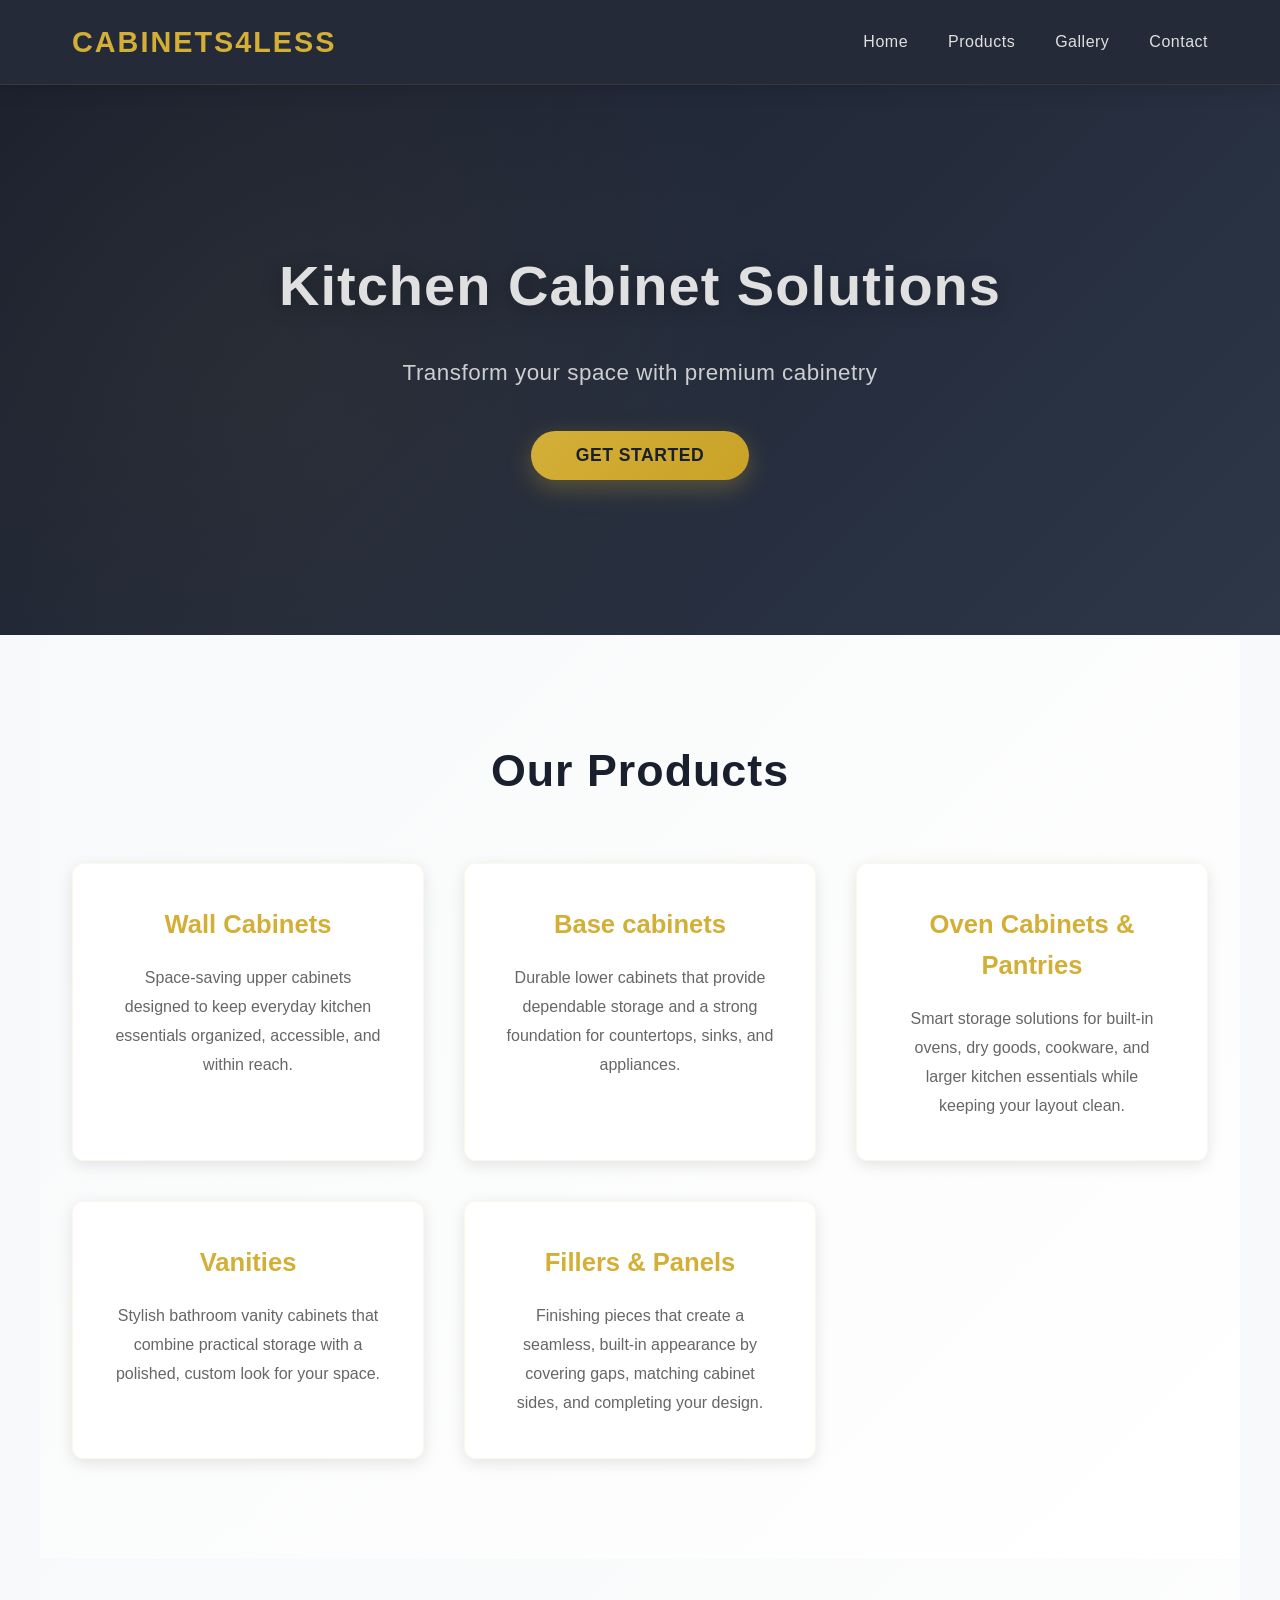
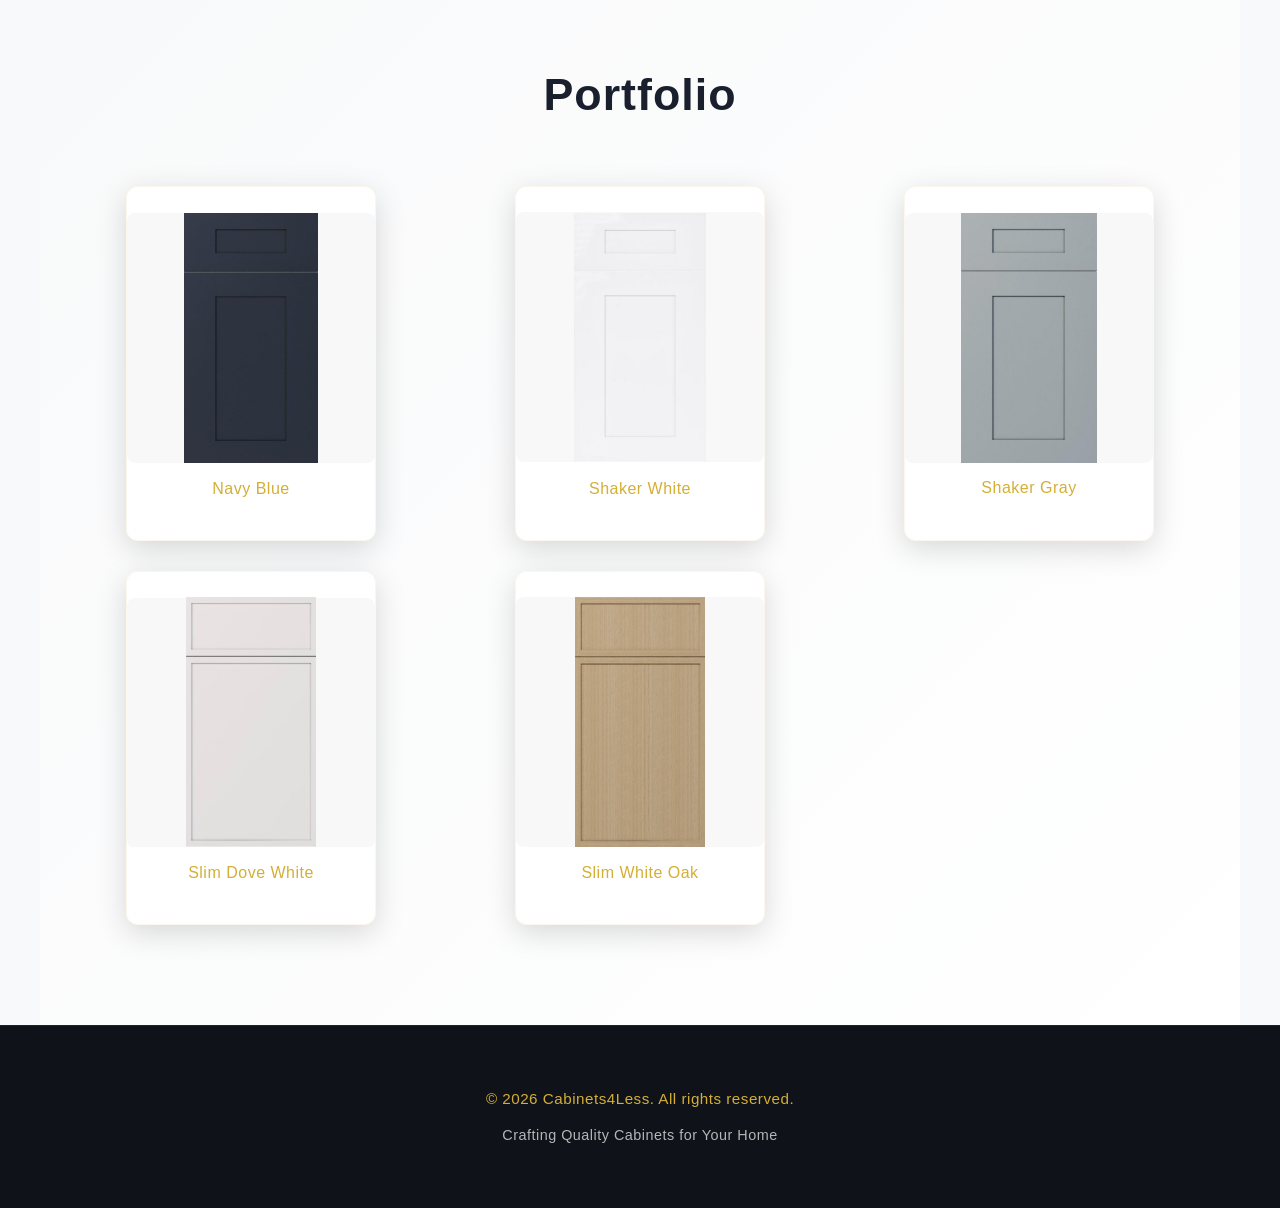
==== index.html @ 21c106f7 "Initial Cabinets4Less website" ====
<!DOCTYPE html>
<html lang="en">

<head>
    <meta charset="UTF-8">
    <meta name="viewport" content="width=device-width, initial-scale=1.0">
    <title>Cabinets4Less</title>
    <link rel="stylesheet" href="styles.css">
</head>

<body>
    <!-- Navigation Bar -->
    <nav class="navbar">
        <div class="nav-container">
            <div class="logo">
                <a href="index.html" class="logo-link">Cabinets4Less</a>
            </div>
            <ul class="nav-menu">
                <li><a href="index.html" class="nav-link">Home</a></li>
                <li><a href="#products" class="nav-link">Products</a></li>
                <li><a href="#gallery" class="nav-link">Gallery</a></li>
                <li><a href="contact.html" class="nav-link">Contact</a></li>
            </ul>
        </div>
    </nav>

    <!-- Hero Section -->
    <section id="home" class="hero">
        <div class="hero-content">
            <h1>Kitchen Cabinet Solutions</h1>
            <p>Transform your space with premium cabinetry</p>
            <button class="cta-button">Get Started</button>
        </div>
    </section>

    <!-- Products Section -->
    <section id="products" class="products">
        <h2>Our Products</h2>
        <div class="products-grid">
            <div class="products-card">
                <h3>Wall Cabinets</h3>
                <p>Space-saving upper cabinets designed to keep everyday kitchen essentials organized, accessible, and within reach.</p>
            </div>
            <div class="products-card">
                <h3>Base cabinets</h3>
                <p>Durable lower cabinets that provide dependable storage and a strong foundation for countertops, sinks, and appliances.</p>
            </div>
            <div class="products-card">
                <h3>Oven Cabinets & Pantries</h3>
                <p>Smart storage solutions for built-in ovens, dry goods, cookware, and larger kitchen essentials while keeping your layout clean.</p>
            </div>
            <div class="products-card">
                <h3>Vanities</h3>
                <p>Stylish bathroom vanity cabinets that combine practical storage with a polished, custom look for your space.</p>
            </div>
            <div class="products-card">
                <h3>Fillers & Panels</h3>
                <p>Finishing pieces that create a seamless, built-in appearance by covering gaps, matching cabinet sides, and completing your design.</p>
            </div>
        </div>
    </section>

    <!-- Gallery Section -->
    <section id="gallery" class="gallery">
        <h2>Portfolio</h2>
        <div class="gallery-grid">
            <div class="gallery-item">
                <a href="navyblue.html">
                    <img src="images/Navy Blue.png" alt="Navy Blue Cabinet" class="gallery-image">
                    <p>Navy Blue</p>
                </a>
            </div>

            <div class="gallery-item">
                <a href="shakerwhite.html">
                    <img src="images/Shaker White.png" alt="Shaker White Cabinet" class="gallery-image">
                    <p>Shaker White</p>
                </a>
            </div>
            <div class="gallery-item">
                <a href="shakergray.html">
                    <img src="images/Shaker Gray.png" alt="Shaker Gray Cabinet" class="gallery-image">
                    <p>Shaker Gray</p>
                </a>
            </div>
            <div class="gallery-item">
                <a href="slimdovewhite.html">
                    <img src="images/Slim Dove White.png" alt="Slim Dove White Cabinet" class="gallery-image">
                    <p>Slim Dove White</p>
                </a>
            </div>
            <div class="gallery-item">
                <a href="slimwhiteoak.html">
                    <img src="images/Slim White Oak.png" alt="Slim White Oak Cabinet" class="gallery-image">
                    <p>Slim White Oak</p>
                </a>
            </div>
        </div>
    </section>

    <!-- Footer -->
    <footer class="footer">
        <div class="footer-content">
            <p>&copy; 2026 Cabinets4Less. All rights reserved.</p>
            <p>Crafting Quality Cabinets for Your Home</p>
        </div>
    </footer>

    <!-- Notification Toast -->
    <div id="notification" class="notification-toast">
        <div class="notification-content">
            <span class="notification-checkmark">✓</span>
            <span class="notification-message">Message Received!</span>
            <button class="notification-close">&times;</button>
        </div>
    </div>

    <script src="script.js"></script>
</body>

</html>
---- styles.css ----
:root {
    --primary-color: #1a1f2e;
    --secondary-color: #2d3748;
    --accent-color: #d4af35;
    --text-light: #e0e0e0;
    --text-dark: #1a1f2e;
    --bg-light: #f8f9fa;
    --shadow-sm: 0 4px 15px rgba(0, 0, 0, 0.1);
    --shadow-md: 0 8px 30px rgba(0, 0, 0, 0.15);
    --shadow-lg: 0 15px 40px rgba(0, 0, 0, 0.2);
}

* {
    margin: 0;
    padding: 0;
    box-sizing: border-box;
}

body {
    font-family: 'Segoe UI', Tahoma, Geneva, Verdana, sans-serif;
    line-height: 1.6;
    color: var(--text-dark);
    background: var(--bg-light);
}

/* Navigation Bar */
.navbar {
    background: rgba(26, 31, 46, 0.95);
    backdrop-filter: blur(10px);
    padding: 1.2rem 0;
    position: sticky;
    top: 0;
    z-index: 100;
    box-shadow: 0 2px 20px rgba(0, 0, 0, 0.15);
    border-bottom: 1px solid rgba(212, 175, 55, 0.1);
}

.nav-container {
    max-width: 1200px;
    margin: 0 auto;
    display: flex;
    justify-content: space-between;
    align-items: center;
    padding: 0 2rem;
}

.logo {
    font-size: 1.8rem;
    font-weight: 700;
    color: var(--accent-color);
    letter-spacing: 2px;
    text-transform: uppercase;
    transition: all 0.3s ease;
}

.logo-link {
    color: var(--accent-color);
    text-decoration: none;
    transition: all 0.3s ease;
}

.logo-link:hover {
    text-shadow: 0 0 20px rgba(212, 175, 55, 0.4);
}

.logo:hover .logo-link {
    text-shadow: 0 0 20px rgba(212, 175, 55, 0.4);
}

.nav-menu {
    display: flex;
    list-style: none;
    gap: 2.5rem;
}

.nav-link {
    color: var(--text-light);
    text-decoration: none;
    transition: all 0.3s ease;
    font-weight: 500;
    position: relative;
    letter-spacing: 0.5px;
}

.nav-link::after {
    content: '';
    position: absolute;
    bottom: -5px;
    left: 0;
    width: 0;
    height: 2px;
    background: var(--accent-color);
    transition: width 0.3s ease;
}

.nav-link:hover {
    color: var(--accent-color);
}

.nav-link:hover::after {
    width: 100%;
}

/* Hero Section */
.hero {
    background: linear-gradient(135deg, #1a1f2e 0%, #2d3748 100%);
    color: var(--text-light);
    padding: 120px 2rem;
    text-align: center;
    min-height: 550px;
    display: flex;
    align-items: center;
    justify-content: center;
    position: relative;
    overflow: hidden;
}
.logo-link {
    color: inherit;
    text-decoration: none;
    cursor: pointer;
}

.logo-link:visited {
    color: inherit;
}

.logo-link:hover {
    color: inherit;
}

.hero::before {
    content: '';
    position: absolute;
    top: 0;
    left: 0;
    right: 0;
    bottom: 0;
    background: radial-gradient(circle at 20% 50%, rgba(212, 175, 55, 0.05) 0%, transparent 50%);
    pointer-events: none;
}

.hero-content {
    position: relative;
    z-index: 1;
}

.hero-content h1 {
    font-size: 3.5rem;
    margin-bottom: 1.5rem;
    text-shadow: 0 4px 20px rgba(0, 0, 0, 0.3);
    letter-spacing: 1px;
    font-weight: 700;
}

.hero-content p {
    font-size: 1.4rem;
    margin-bottom: 2.5rem;
    opacity: 0.9;
    letter-spacing: 0.5px;
}

.cta-button {
    background: linear-gradient(135deg, #d4af37 0%, #c9a227 100%);
    color: var(--text-dark);
    border: none;
    padding: 14px 45px;
    font-size: 1.1rem;
    border-radius: 50px;
    cursor: pointer;
    font-weight: 700;
    transition: all 0.3s ease;
    box-shadow: 0 8px 25px rgba(212, 175, 55, 0.3);
    letter-spacing: 0.5px;
    text-transform: uppercase;
    position: relative;
    overflow: hidden;
}

.cta-button::before {
    content: '';
    position: absolute;
    top: 0;
    left: -100%;
    width: 100%;
    height: 100%;
    background: rgba(255, 255, 255, 0.2);
    transition: left 0.3s ease;
}

.cta-button:hover {
    background: linear-gradient(135deg, #e8c547 0%, #d4af37 100%);
    transform: translateY(-3px);
    box-shadow: 0 12px 35px rgba(212, 175, 55, 0.4);
}

.cta-button:hover::before {
    left: 100%;
}

/* Products Section */
.products {
    padding: 100px 2rem;
    background: linear-gradient(135deg, #f8f9fa 0%, #ffffff 100%);
    max-width: 1200px;
    margin: 0 auto;
}

.products h2 {
    text-align: center;
    font-size: 2.8rem;
    margin-bottom: 3.5rem;
    color: var(--text-dark);
    font-weight: 700;
    letter-spacing: 1px;
}

.products-grid {
    display: grid;
    grid-template-columns: repeat(auto-fit, minmax(260px, 1fr));
    gap: 2.5rem;
}

.products-card {
    background: rgba(255, 255, 255, 0.95);
    backdrop-filter: blur(10px);
    padding: 2.5rem;
    border-radius: 12px;
    box-shadow: var(--shadow-sm);
    transition: all 0.4s cubic-bezier(0.25, 0.46, 0.45, 0.94);
    text-align: center;
    border: 1px solid rgba(212, 175, 55, 0.1);
    position: relative;
    overflow: hidden;
}


.products-card h3 {
    font-size: 1.6rem;
    margin-bottom: 1.2rem;
    color: var(--accent-color);
    font-weight: 700;
    transition: all 0.3s ease;
    position: relative;
    z-index: 1;
}

/* removed hover effect for product titles */

.products-card p {
    color: #666;
    line-height: 1.8;
    position: relative;
    z-index: 1;
}

/* Gallery Section */
.gallery {
    padding: 100px 2rem;
    background: linear-gradient(135deg, #f8f9fa 0%, #ffffff 100%);
    max-width: 1200px;
    margin: 0 auto;
}

.gallery h2 {
    text-align: center;
    font-size: 2.8rem;
    margin-bottom: 3.5rem;
    color: var(--text-dark);
    font-weight: 700;
    letter-spacing: 1px;
}

.gallery-grid {
    display: grid;
    grid-template-columns: repeat(3,1fr);
    gap: 30px;
    justify-content: center;
    align-items: center;
}

.gallery-placeholder {
    background: linear-gradient(135deg, #1a1f2e 0%, #2d3748 100%);
    color: var(--accent-color);
    height: 280px;
    display: flex;
    align-items: center;
    justify-content: center;
    font-size: 1.3rem;
    font-weight: 700;
    position: relative;
    overflow: hidden;
}

/* color overlay applied on top of images inside the placeholder */
.gallery-placeholder::after {
    content: "";
    position: absolute;
    inset: 0;
    /* accent-color overlay */
    background: rgba(212, 175, 53, 0.12); /* var(--accent-color) with low opacity */
    mix-blend-mode: overlay;
    pointer-events: none;
    z-index: 3;
    transition: opacity 0.25s ease, background 0.25s ease, transform 0.25s ease;
    opacity: 0.12; /* subtle by default */
}

.gallery-item:hover .gallery-placeholder::after {
    /* stronger accent overlay on hover */
    opacity: 0.5;
    transform: scale(1.02);
}

.gallery-image {
  width: 100%;
  height: auto; /* keeps natural proportions */
  max-height: 250px; /* limits tall images */
  object-fit: contain; /* shows full image without cropping */
  border-radius: 8px;
  display: block;
  margin: 0 auto;
  background-color: #f8f8f8; /* optional subtle background */
}


.gallery-item {
    width: 250px;
    margin: 0 auto;
    text-align: center;
    overflow: hidden;
    border-radius: 12px;
    box-shadow: var(--shadow-md);
    border: 1px solid rgba(212, 175, 55, 0.1);
    background: white;
    transition: all 0.4s cubic-bezier(0.25, 0.46, 0.45, 0.94);
    position: relative;
    overflow: hidden;
}

.gallery-item:hover {
    transform: translateY(-22px) scale(1.1);
    box-shadow: 0 30px 70px rgba(10, 20, 40, 0.36);
    border-color: rgba(212, 175, 55, 0.45);
    z-index: 4;
}

.gallery-item::before {
    content: "";
    position: absolute;
    inset: 0;
    background: radial-gradient(
        circle,
        rgba(212, 175, 55, 0.18) 0%,
        transparent 70%
    );
    opacity: 0;
    transition: opacity 0.4s ease;
    pointer-events: none;
    z-index: 1;
}

.gallery-item:hover::before {
    opacity: 0.14;
}

.gallery-item a,
.gallery-item p,
.gallery-image {
    position: relative;
    z-index: 2;
}

/* top accent bar that expands on hover to create a 'highlight popup' */
.gallery-item::after {
    content: "";
    position: absolute;
    top: 0;
    left: 50%;
    transform: translateX(-50%);
    width: 0;
    height: 6px;
    background: var(--accent-color);
    border-top-left-radius: 12px;
    border-top-right-radius: 12px;
    transition: width 220ms cubic-bezier(0.2,0.9,0.2,1), left 220ms cubic-bezier(0.2,0.9,0.2,1);
    z-index: 5;
}

.gallery-item:hover::after {
    left: 0;
    transform: none;
    width: 100%;
}

.gallery-item a,
.gallery-item p {
    padding: 0.8rem;
    background: rgba(255, 255, 255, 0.95);
    backdrop-filter: blur(10px);
    text-align: center;
    color: var(--accent-color);
    font-weight: 500;
    letter-spacing: 0.5px;
    text-decoration: none;
}

.gallery-item a:visited,
.gallery-item a:hover,
.gallery-item a:active,
.gallery-item a:visited p,
.gallery-item a:hover p,
.gallery-item a:active p {
  color: var(--accent-color);
  text-decoration: none;
}

/* Contact Section */
.contact {
    background: linear-gradient(135deg, #1a1f2e 0%, #2d3748 100%);
    padding: 100px 2rem;
    color: var(--text-light);
    position: relative;
    overflow: hidden;
}

.contact::before {
    content: '';
    position: absolute;
    top: 0;
    left: 0;
    right: 0;
    bottom: 0;
    background: radial-gradient(circle at 80% 20%, rgba(212, 175, 55, 0.08) 0%, transparent 50%);
    pointer-events: none;
}

.contact h2 {
    text-align: center;
    font-size: 2.8rem;
    margin-bottom: 3rem;
    font-weight: 700;
    letter-spacing: 1px;
    position: relative;
    z-index: 1;
}

.contact-form {
   max-width: 600px;
    margin: 0 auto;
    width: 90%;
}

.form-group {
    margin-bottom: 1.8rem;
    width: 100%;
}

.contact-form input,
.contact-form textarea {
    width: 100%;
    padding: 14px 16px;
    text-align: left;
    box-sizing: border-box;
    border: 1px solid rgba(212, 175, 55, 0.2);
    border-radius: 8px;
    font-size: 1rem;
    font-family: inherit;
    background: rgba(255, 255, 255, 0.08);
    backdrop-filter: blur(10px);
    color: var(--text-light);
    transition: all 0.3s ease;
}

.contact-form input::placeholder,
.contact-form textarea::placeholder {
    color: rgba(224, 224, 224, 0.5);
}

.contact-form input:focus,
.contact-form textarea:focus {
    outline: none;
    background: rgba(255, 255, 255, 0.12);
    border-color: rgba(212, 175, 55, 0.5);
    box-shadow: 0 0 20px rgba(212, 175, 55, 0.2);
    transform: translateY(-2px);
}

.submit-button {
    width: 100%;
    background: linear-gradient(135deg, #d4af37 0%, #c9a227 100%);
    color: var(--text-dark);
    border: none;
    padding: 14px;
    font-size: 1.1rem;
    border-radius: 8px;
    cursor: pointer;
    font-weight: 700;
    transition: all 0.3s ease;
    letter-spacing: 0.5px;
    text-transform: uppercase;
    position: relative;
    overflow: hidden;
}

.submit-button::before {
    content: '';
    position: absolute;
    top: 0;
    left: -100%;
    width: 100%;
    height: 100%;
    background: rgba(255, 255, 255, 0.2);
    transition: left 0.3s ease;
}

.submit-button:hover {
    background: linear-gradient(135deg, #e8c547 0%, #d4af37 100%);
    transform: translateY(-3px);
    box-shadow: 0 10px 30px rgba(212, 175, 55, 0.3);
}

.submit-button:hover::before {
    left: 100%;
}

/* Contact Page Specific Styles */
.contact-page {
    min-height: 80vh;
    display: flex;
    flex-direction: column;
    justify-content: center;
}

.contact-subtitle {
    text-align: center;
    font-size: 1.1rem;
    color: rgba(224, 224, 224, 0.8);
    margin-bottom: 2rem;
    letter-spacing: 0.5px;
}

/* Footer */
.footer {
    background: #0f1219;
    color: var(--text-light);
    text-align: center;
    padding: 3rem 2rem;
    border-top: 1px solid rgba(212, 175, 55, 0.1);
}

.footer-content p {
    margin: 0.8rem 0;
    font-weight: 500;
    letter-spacing: 0.5px;
}

.footer-content p:first-child {
    color: var(--accent-color);
    font-size: 0.95rem;
}

.footer-content p:last-child {
    opacity: 0.8;
    font-size: 0.9rem;
}

/* Notification Toast */
.notification-toast {
    position: fixed;
    bottom: 30px;
    right: 30px;
    background: linear-gradient(135deg, #10b981 0%, #059669 100%);
    color: white;
    padding: 0;
    border-radius: 12px;
    box-shadow: 0 10px 40px rgba(16, 185, 129, 0.3);
    z-index: 1000;
    opacity: 0;
    transform: translateY(100px) translateX(20px);
    transition: all 0.4s cubic-bezier(0.25, 0.46, 0.45, 0.94);
    pointer-events: none;
    border: 1px solid rgba(255, 255, 255, 0.2);
    backdrop-filter: blur(10px);
    min-width: 320px;
}

.notification-toast.show {
    opacity: 1;
    transform: translateY(0) translateX(0);
    pointer-events: auto;
}

.notification-content {
    display: flex;
    align-items: center;
    gap: 12px;
    padding: 16px 20px;
    position: relative;
}

.notification-checkmark {
    font-size: 1.8rem;
    font-weight: 700;
    display: flex;
    align-items: center;
    justify-content: center;
    min-width: 28px;
    animation: checkScaleIn 0.5s cubic-bezier(0.34, 1.56, 0.64, 1);
}

.notification-message {
    flex: 1;
    font-weight: 600;
    letter-spacing: 0.5px;
    font-size: 0.95rem;
}

.notification-close {
    background: none;
    border: none;
    color: white;
    font-size: 1.5rem;
    cursor: pointer;
    padding: 0;
    width: 28px;
    height: 28px;
    display: flex;
    align-items: center;
    justify-content: center;
    transition: all 0.2s ease;
    opacity: 0.8;
}

.notification-close:hover {
    opacity: 1;
    transform: scale(1.2);
}

/* Contact page: two-column text and form layout */
.contact-page {
    display: block;
    min-height: auto;
    padding: 110px 2rem 90px;
}

.contact-page .contact-layout {
    width: min(1100px, 100%);
    margin: 0 auto;
    display: grid;
    grid-template-columns: minmax(0, 2fr) minmax(220px, 0.8fr);
    gap: 90px;
    align-items: start;
    position: relative;
    z-index: 1;
}

/* Left side */
.contact-page .contact-main h2 {
    text-align: left;
    margin: 0 0 24px;
}

.contact-page .contact-intro {
    max-width: 750px;
    text-align: left;
    margin: 0 0 42px;
    color: rgba(224, 224, 224, 0.8);
    font-size: 1.1rem;
    line-height: 1.8;
    letter-spacing: 0.3px;
}

.contact-page .contact-form {
    width: 100%;
    max-width: none;
    margin: 0;
}

.contact-page .form-group {
    margin-bottom: 26px;
}

/* Labels above each box */
.contact-page .contact-form label {
    display: block;
    margin-bottom: 10px;
    text-align: left;
    color: var(--text-light);
    font-size: 0.85rem;
    font-weight: 700;
    text-transform: uppercase;
    letter-spacing: 1.5px;
}

/* Right side */
.contact-page .contact-details {
    padding-top: 12px;
}

.contact-page .contact-detail-block {
    margin-bottom: 40px;
}

.contact-page .contact-detail-block h3 {
    margin: 0 0 14px;
    color: var(--text-light);
    font-size: 0.85rem;
    font-weight: 700;
    text-transform: uppercase;
    letter-spacing: 1.5px;
}

.contact-page .contact-detail-block p {
    margin: 0;
    color: rgba(224, 224, 224, 0.8);
    line-height: 1.8;
}

.contact-page .contact-detail-block a {
    color: var(--accent-color);
    font-weight: 700;
    text-decoration: none;
}

.contact-page .contact-detail-block a:hover {
    text-decoration: underline;
}

/* Phone layout: form and details stack vertically */
@media (max-width: 768px) {
    .contact-page .contact-layout {
        grid-template-columns: 1fr;
        gap: 45px;
    }

    .contact-page .contact-details {
        padding-top: 0;
    }
}

/* Notification animation */
@keyframes checkScaleIn {
    0% {
        transform: scale(0);
        opacity: 0;
    }
    50% {
        transform: scale(1.2);
    }
    100% {
        transform: scale(1);
        opacity: 1;
    }
}

/* Responsive Design */
@media (max-width: 768px) {
    :root {
        --shadow-sm: 0 2px 10px rgba(0, 0, 0, 0.08);
        --shadow-md: 0 4px 20px rgba(0, 0, 0, 0.12);
        --shadow-lg: 0 8px 25px rgba(0, 0, 0, 0.15);
    }

    .nav-menu {
        gap: 1.2rem;
    }

    .hero-content h1 {
        font-size: 2.2rem;
    }

    .hero-content p {
        font-size: 1rem;
    }

    .services h2,
    .gallery h2,
    .contact h2 {
        font-size: 2rem;
    }

    .services-grid,
    .gallery-grid {
        grid-template-columns: 1fr;
        gap: 2rem;
    }

    .service-card {
        padding: 2rem;
    }

    .cta-button {
        padding: 12px 30px;
        font-size: 1rem;
    }

    .contact-form input,
    .contact-form textarea {
        padding: 12px 14px;
    }
}
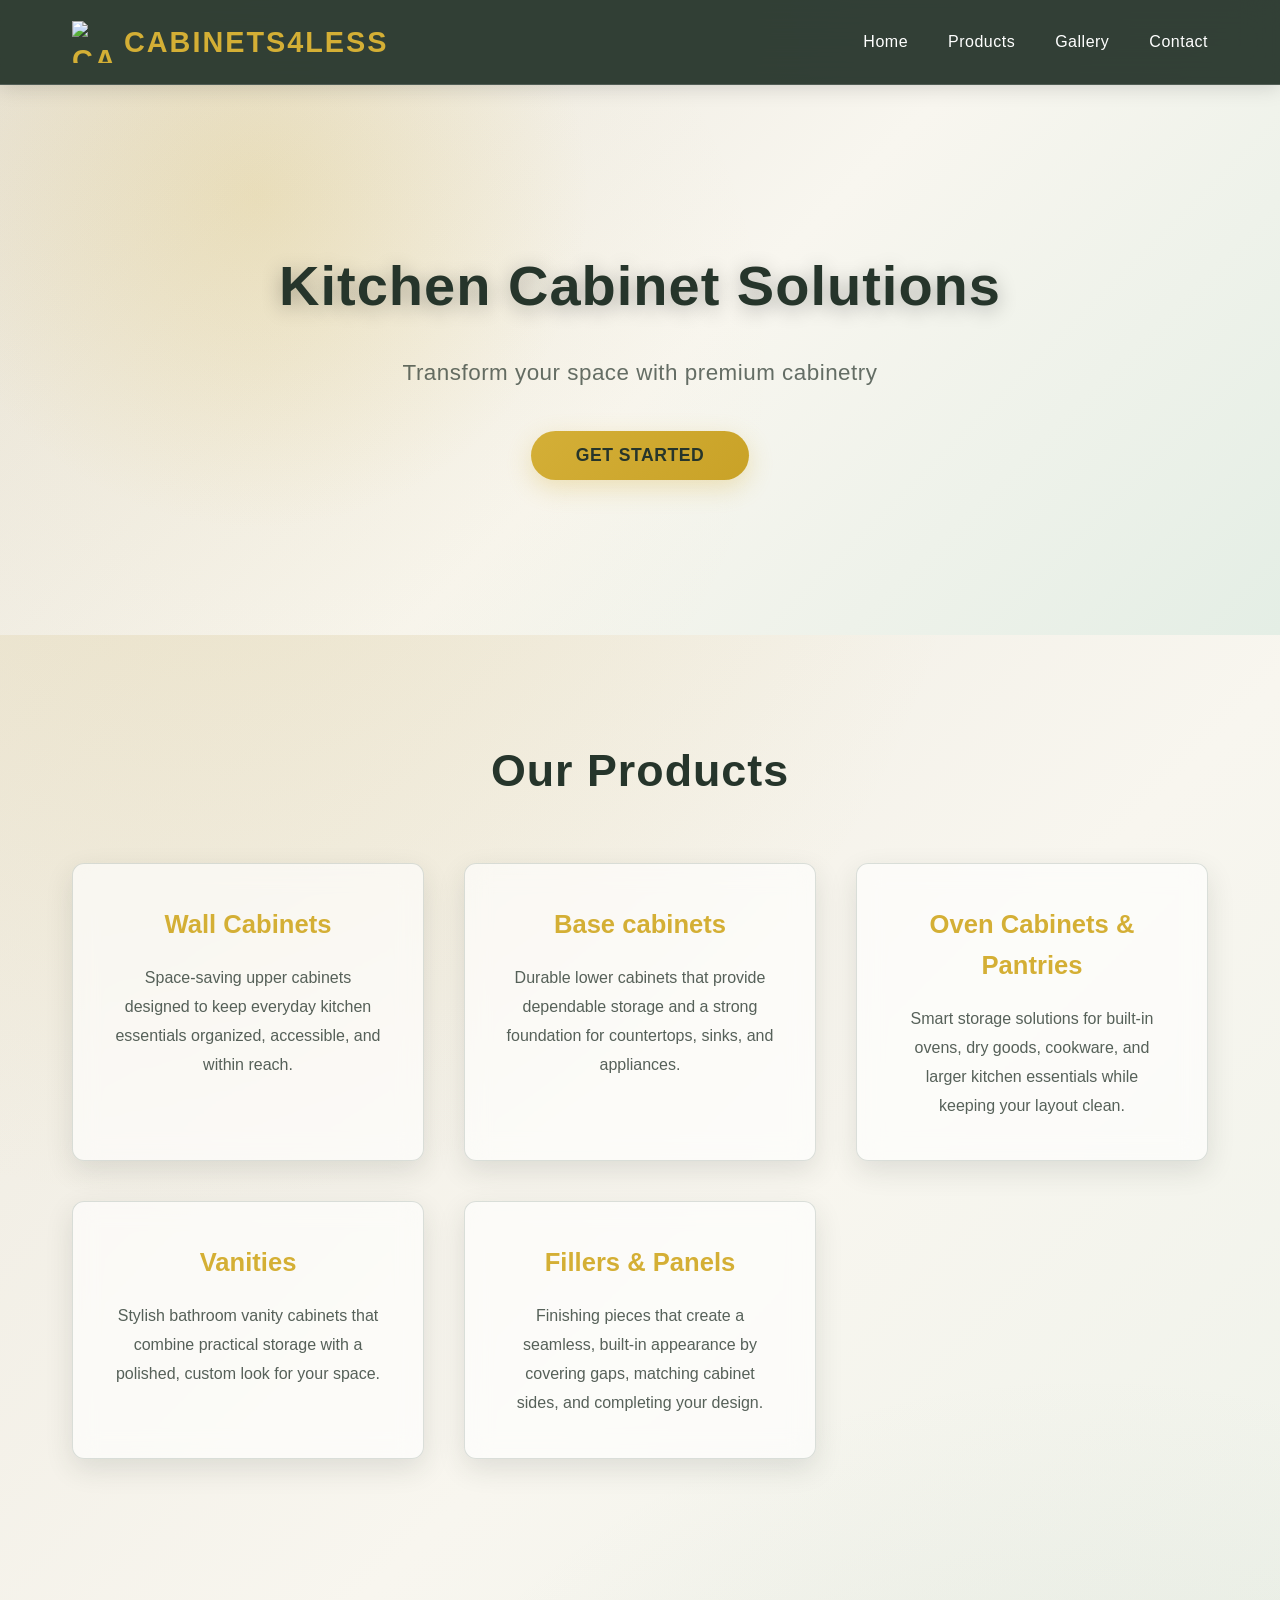
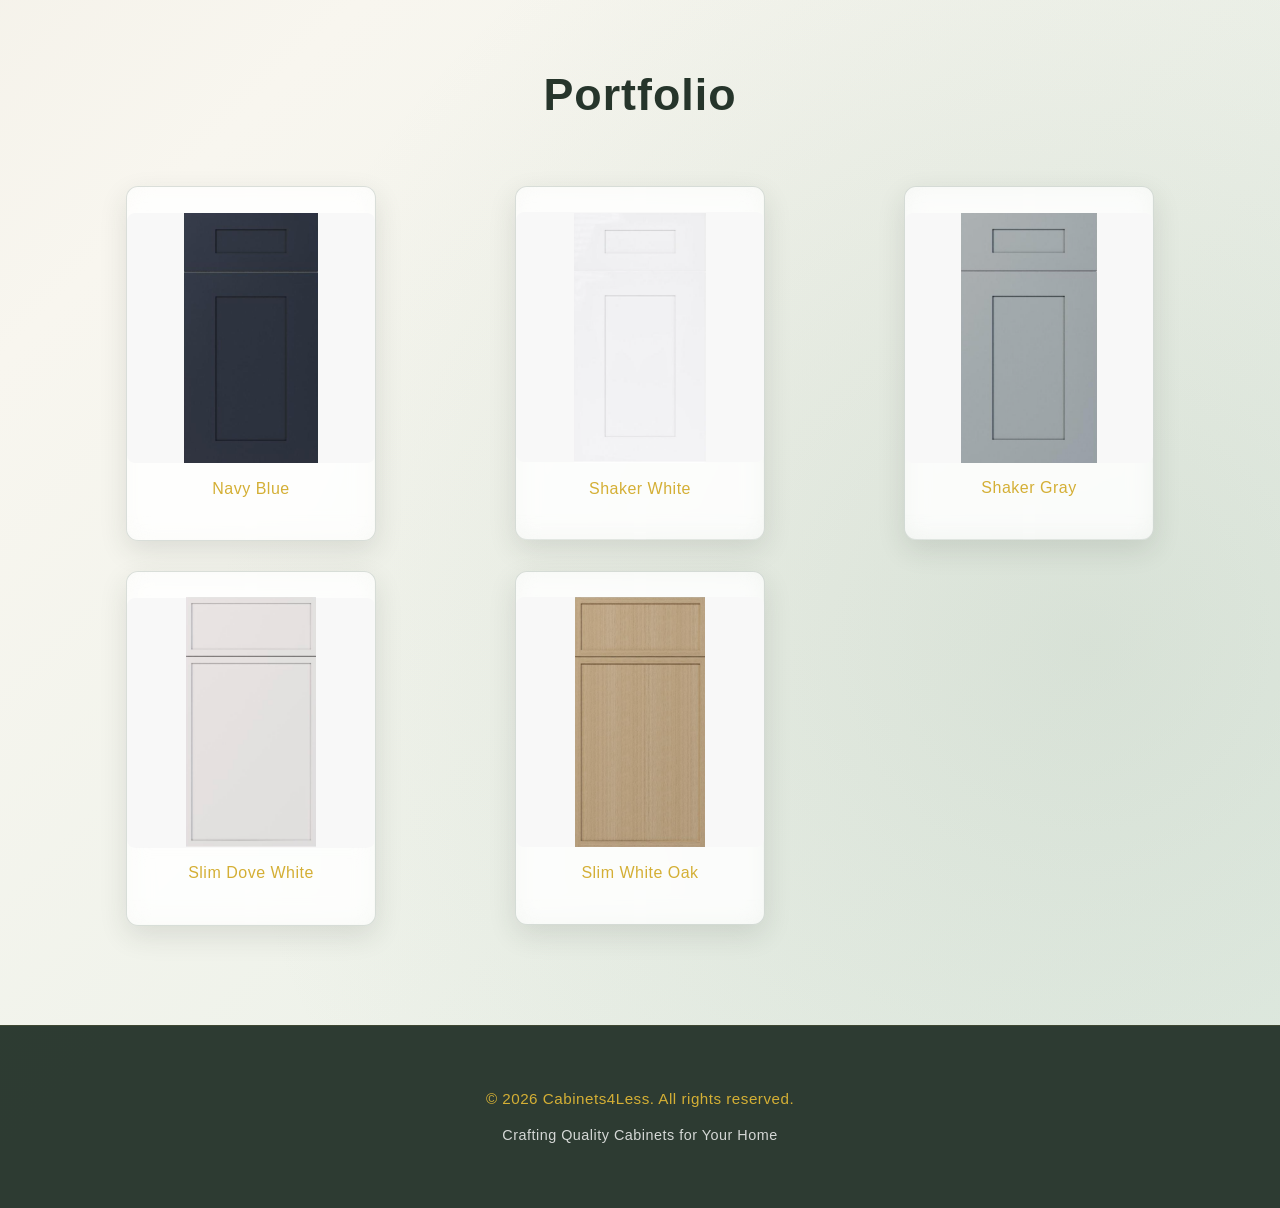
==== commit ade71ef0: "overhaul website design and update favicon" ====
--- a/index.html
+++ b/index.html
@@ -6,6 +6,7 @@
     <meta name="viewport" content="width=device-width, initial-scale=1.0">
     <title>Cabinets4Less</title>
     <link rel="stylesheet" href="styles.css">
+    <link rel="icon" type="image/png" href="images/favicon.png">
 </head>
 
 <body>
@@ -13,7 +14,10 @@
     <nav class="navbar">
         <div class="nav-container">
             <div class="logo">
-                <a href="index.html" class="logo-link">Cabinets4Less</a>
+                <a href="index.html" class="logo-link">
+                    <img src="images/logo.png" alt="Cabinets4Less logo" class="nav-logo-image">
+                    <span>Cabinets4Less</span>
+                </a>
             </div>
             <ul class="nav-menu">
                 <li><a href="index.html" class="nav-link">Home</a></li>
--- a/styles.css
+++ b/styles.css
@@ -54,9 +54,17 @@
 }
 
 .logo-link {
-    color: var(--accent-color);
+    display: flex;
+    align-items: center;
+    gap: 10px;
     text-decoration: none;
-    transition: all 0.3s ease;
+}
+
+.nav-logo-image {
+    width: 42px;
+    height: 42px;
+    object-fit: contain;
+    display: block;
 }
 
 .logo-link:hover {
@@ -799,3 +807,215 @@
         padding: 12px 14px;
     }
 }
+
+body {
+    background:
+        radial-gradient(circle at 15% 10%, rgba(212, 175, 55, 0.12), transparent 28%),
+        radial-gradient(circle at 85% 30%, rgba(255, 255, 255, 0.07), transparent 30%),
+        linear-gradient(135deg, #151a28 0%, #20283a 48%, #151a28 100%);
+    background-attachment: fixed;
+}
+
+.products,
+.gallery {
+    background: transparent;
+}
+
+.products-card,
+.gallery-item {
+    background: rgba(255, 255, 255, 0.10);
+    border: 1px solid rgba(255, 255, 255, 0.18);
+    box-shadow: 0 10px 30px rgba(0, 0, 0, 0.22);
+    backdrop-filter: blur(14px);
+    -webkit-backdrop-filter: blur(14px);
+}
+
+.gallery-item a,
+.gallery-item p {
+    background: rgba(255, 255, 255, 0.08);
+    color: var(--accent-color);
+}
+
+.products-card p {
+    color: rgba(255, 255, 255, 0.78);
+}
+
+.products-card h3 {
+    color: var(--accent-color);
+}
+
+.navbar {
+    background: rgba(26, 31, 46, 0.72);
+    backdrop-filter: blur(16px);
+    -webkit-backdrop-filter: blur(16px);
+    border-bottom: 1px solid rgba(255, 255, 255, 0.10);
+}
+
+.products-card:hover,
+.gallery-item:hover {
+    background: rgba(255, 255, 255, 0.16);
+    border-color: rgba(212, 175, 55, 0.55);
+    box-shadow: 0 16px 40px rgba(0, 0, 0, 0.32);
+}
+
+/* Consistent dark/glass styling across all pages */
+
+/* Main section backgrounds */
+.products,
+.gallery,
+.product-detail,
+.cabinet-page {
+    background: transparent;
+}
+
+/* Main headings: change black to light */
+.products h2,
+.gallery h2,
+.product-detail h1,
+.product-detail h2,
+.cabinet-page h1,
+.cabinet-page h2 {
+    color: var(--text-light);
+}
+
+/* Supporting text */
+.products > p,
+.gallery > p,
+.product-detail p,
+.cabinet-page p {
+    color: rgba(224, 224, 224, 0.82);
+}
+
+/* Product cards */
+.products-card,
+.gallery-item {
+    background: rgba(255, 255, 255, 0.10);
+    border: 1px solid rgba(255, 255, 255, 0.18);
+    box-shadow: 0 10px 30px rgba(0, 0, 0, 0.22);
+    backdrop-filter: blur(14px);
+    -webkit-backdrop-filter: blur(14px);
+}
+
+/* Product-card descriptions: remove the old gray text */
+.products-card p {
+    color: rgba(224, 224, 224, 0.80);
+}
+
+/* Gallery captions */
+.gallery-item a,
+.gallery-item p {
+    background: rgba(255, 255, 255, 0.08);
+    color: var(--accent-color);
+}
+
+/* Hover */
+.products-card:hover,
+.gallery-item:hover {
+    background: rgba(255, 255, 255, 0.16);
+    border-color: rgba(212, 175, 55, 0.55);
+    box-shadow: 0 16px 40px rgba(0, 0, 0, 0.32);
+}
+
+:root {
+    --primary-color: #526b5b;
+    --secondary-color: #7f9b84;
+    --text-dark: #26352b;
+    --text-light: #ffffff;
+    --bg-light: #f5f1e8;
+}
+
+body,
+.contact {
+    background:
+        radial-gradient(circle at 15% 15%, rgba(212, 175, 55, 0.15), transparent 30%),
+        radial-gradient(circle at 85% 80%, rgba(127, 155, 132, 0.18), transparent 35%),
+        linear-gradient(135deg, #e9e4d8 0%, #f8f6ef 48%, #e4eee5 100%);
+}
+
+/* Keep the dark header/footer for contrast */
+.navbar,
+.footer {
+    background: rgba(38, 53, 43, 0.96);
+}
+
+/* Make cards light glass, not teal */
+.products-card,
+.gallery-item {
+    background: rgba(255, 255, 255, 0.62);
+    border: 1px solid rgba(82, 107, 91, 0.20);
+    box-shadow: 0 10px 28px rgba(38, 53, 43, 0.12);
+    backdrop-filter: blur(12px);
+}
+
+.products-card p {
+    color: rgba(38, 53, 43, 0.78);
+}
+
+/* Unify the hero with the warm cream + sage theme */
+.hero {
+    background:
+        radial-gradient(circle at 20% 20%, rgba(212, 175, 55, 0.20), transparent 30%),
+        linear-gradient(135deg, #e9e4d8 0%, #f8f6ef 52%, #e4eee5 100%);
+}
+
+/* Make hero text readable on cream */
+.hero h1 {
+    color: #26352b;
+}
+
+.hero p {
+    color: rgba(38, 53, 43, 0.78);
+}
+
+/* Fix section titles that are washed out */
+.products h2,
+.gallery h2 {
+    color: #26352b;
+}
+
+/* Make navbar feel lighter and less gold-heavy */
+.navbar {
+    background: rgba(38, 53, 43, 0.94);
+    border-bottom: 1px solid rgba(255, 255, 255, 0.16);
+}
+
+.nav-link.active {
+    color: #f1e3b2;
+}
+
+/* Contact page: fix text contrast on the light background */
+.contact {
+    background:
+        radial-gradient(circle at 15% 15%, rgba(212, 175, 55, 0.14), transparent 30%),
+        radial-gradient(circle at 85% 80%, rgba(127, 155, 132, 0.20), transparent 35%),
+        linear-gradient(135deg, #e9e4d8 0%, #f8f6ef 52%, #e4eee5 100%);
+    color: #26352b;
+}
+
+.contact-page .contact-main h2,
+.contact-page .contact-form label,
+.contact-page .contact-detail-block h3 {
+    color: #26352b;
+}
+
+.contact-page .contact-intro,
+.contact-page .contact-detail-block p {
+    color: rgba(38, 53, 43, 0.78);
+}
+
+/* Form fields */
+.contact-page .contact-form input,
+.contact-page .contact-form textarea {
+    background: rgba(255, 255, 255, 0.70);
+    color: #26352b;
+    border-color: rgba(82, 107, 91, 0.30);
+}
+
+.contact-page .contact-form input::placeholder,
+.contact-page .contact-form textarea::placeholder {
+    color: rgba(38, 53, 43, 0.48);
+}
+
+.contact-page .contact-detail-block a {
+    color: #a88212;
+}
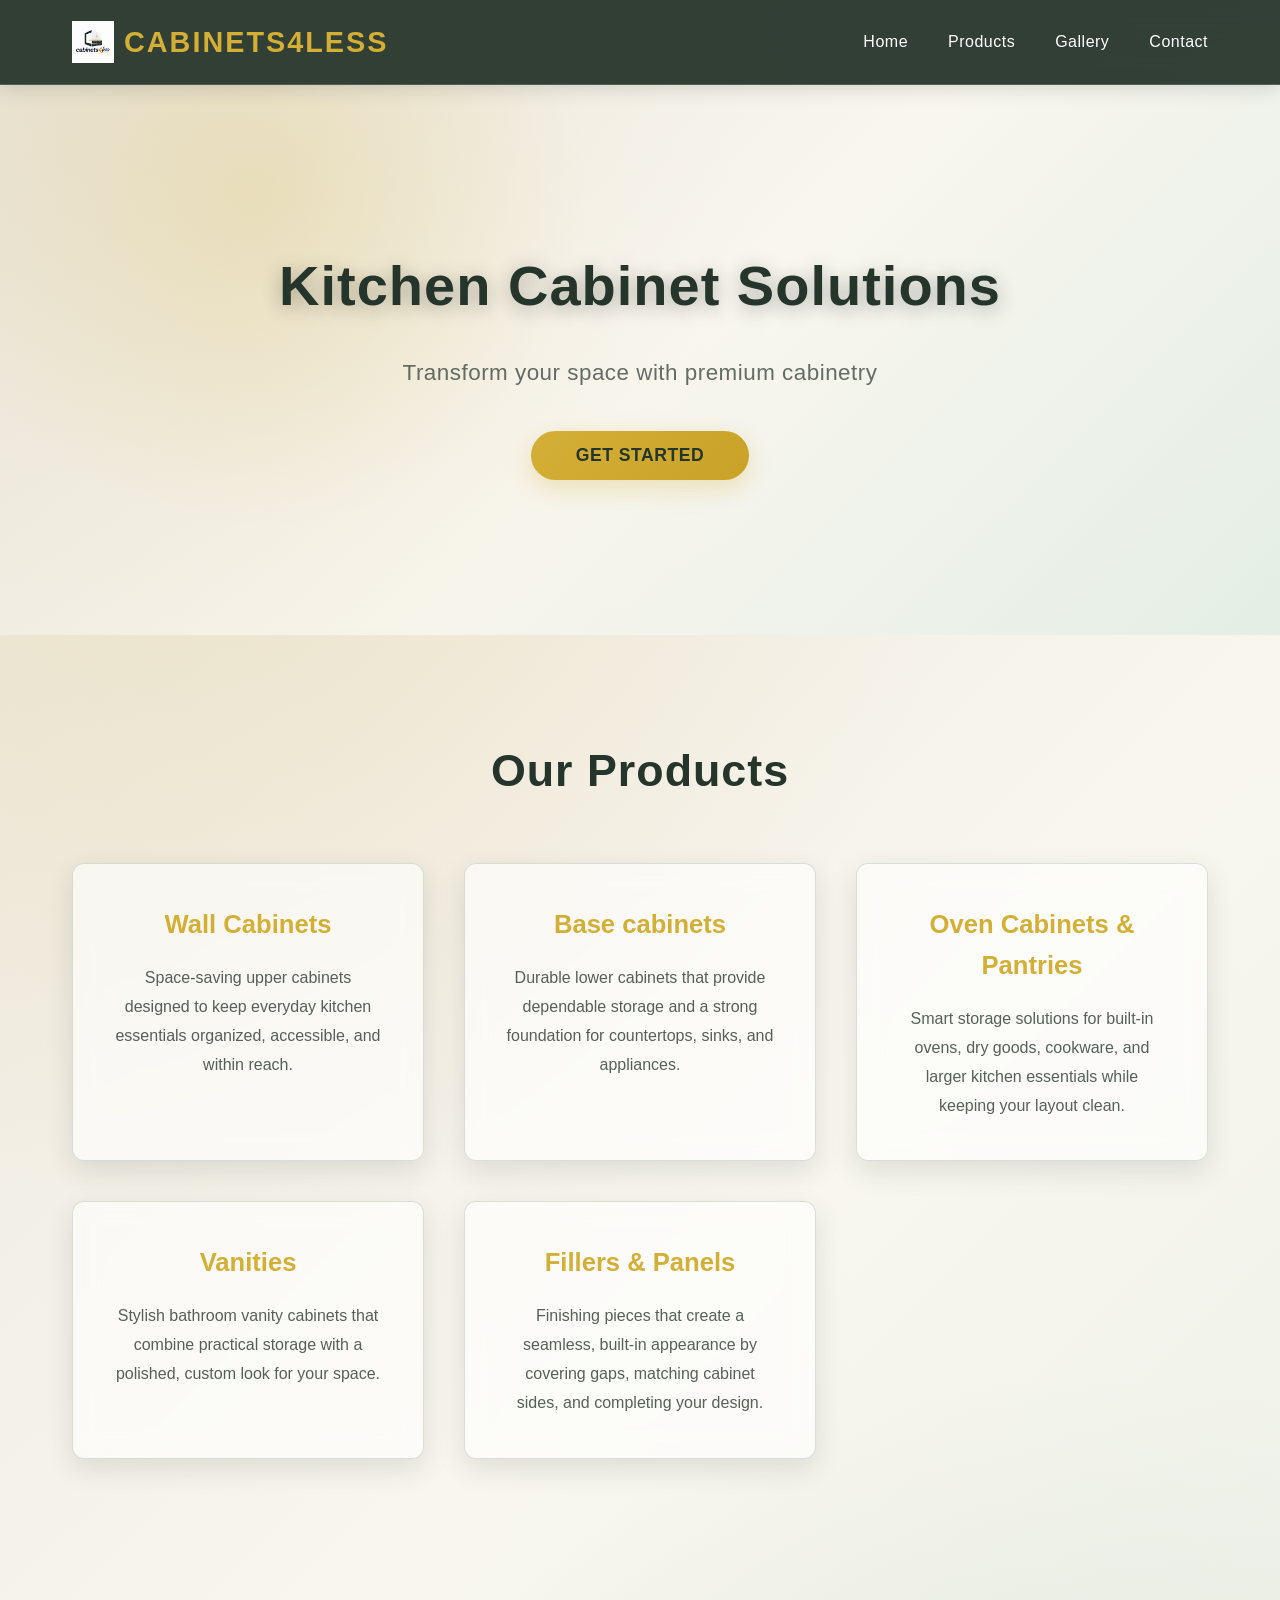
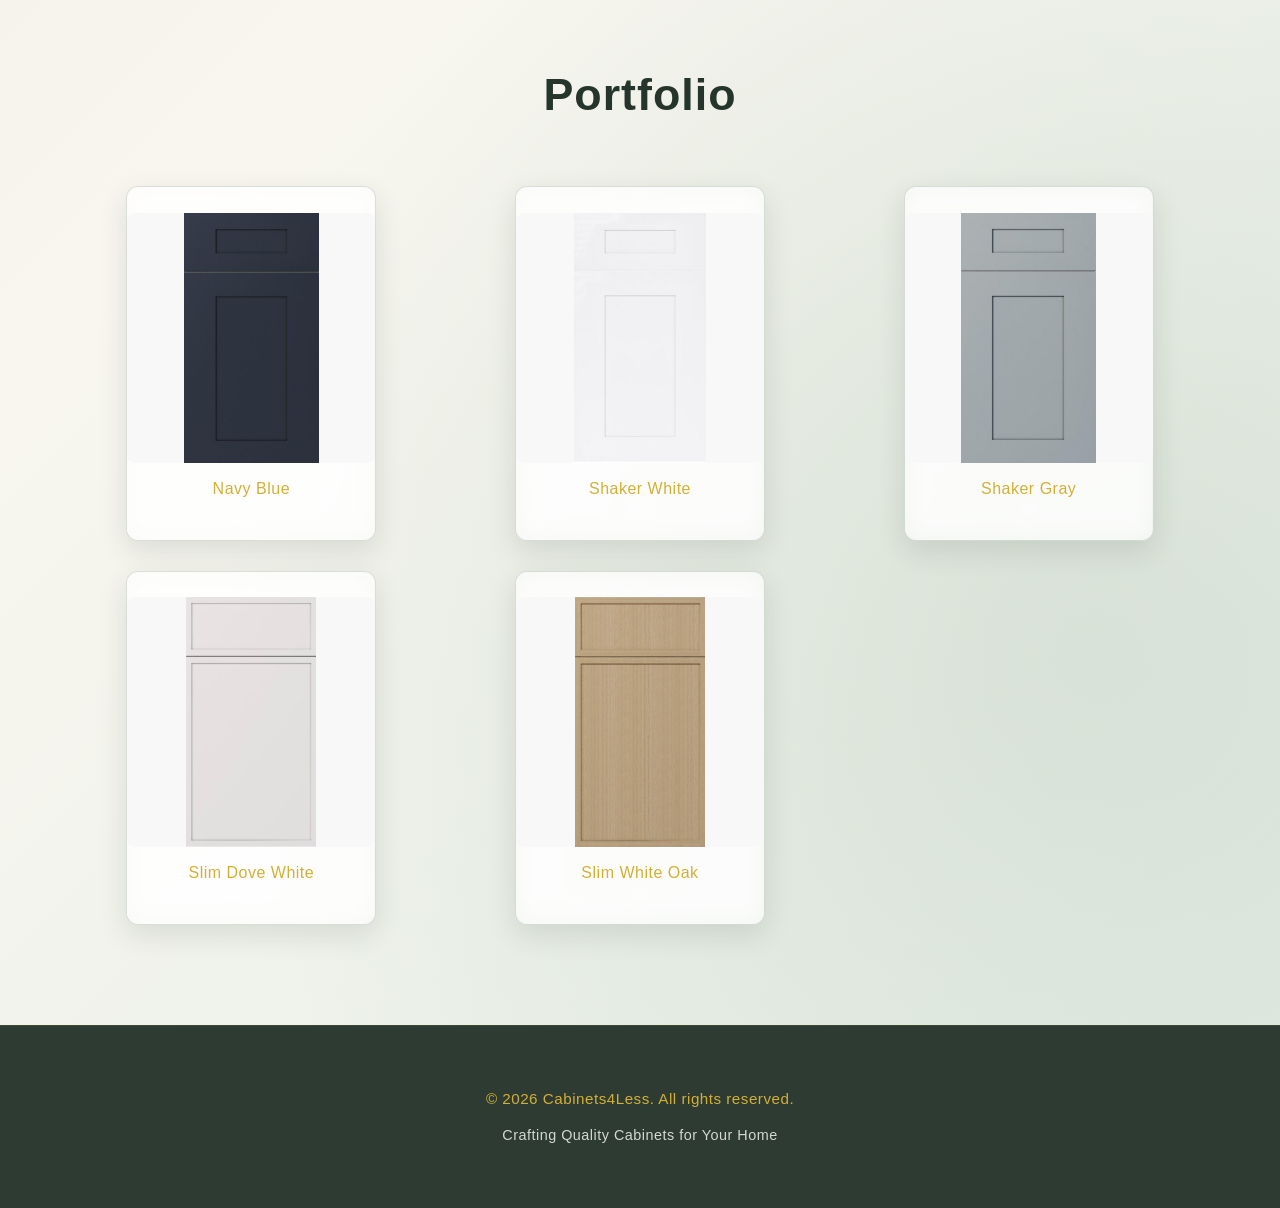
==== commit 82b3195d: "minor changes to index.html and styles.css to add a logo image next to the text in the navigation ba" ====
--- a/index.html
+++ b/index.html
@@ -6,7 +6,7 @@
     <meta name="viewport" content="width=device-width, initial-scale=1.0">
     <title>Cabinets4Less</title>
     <link rel="stylesheet" href="styles.css">
-    <link rel="icon" type="image/png" href="images/favicon.png">
+    <link rel="icon" type="image/png" href="images/icon.png">
 </head>
 
 <body>
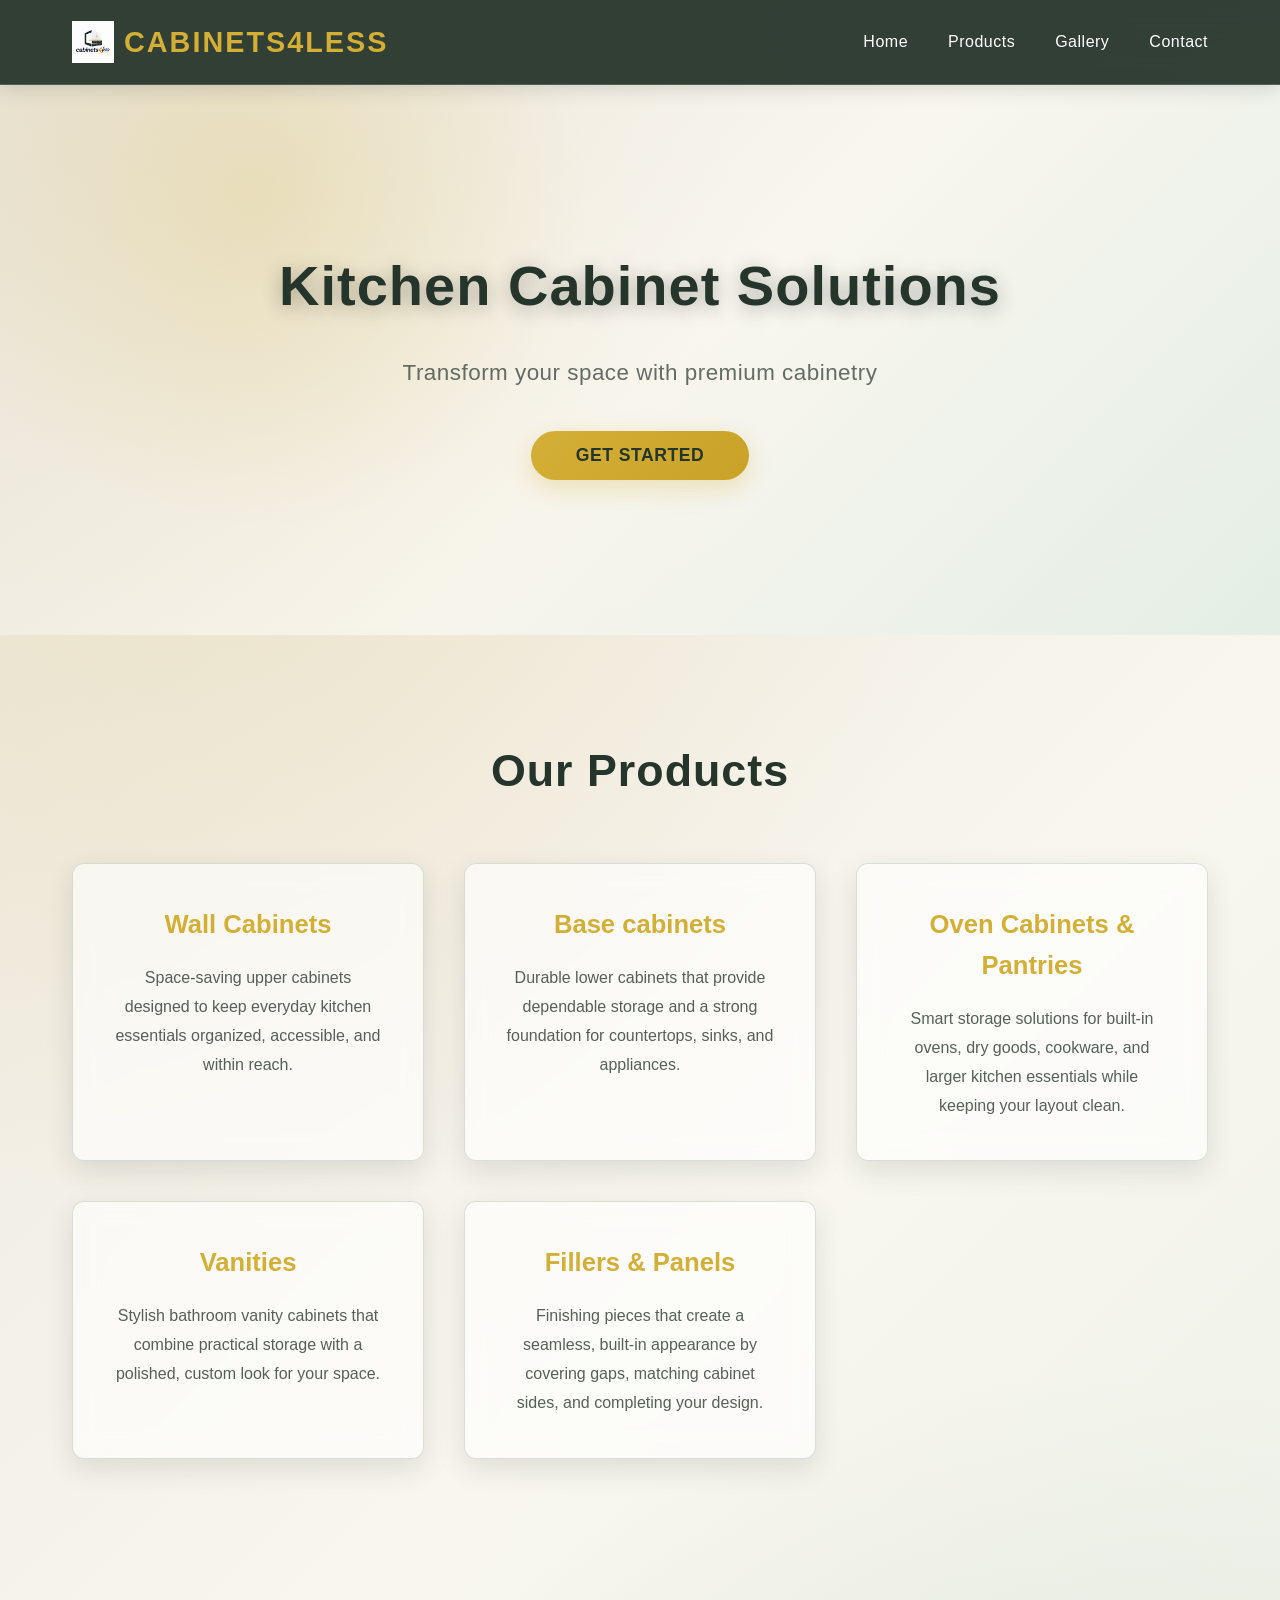
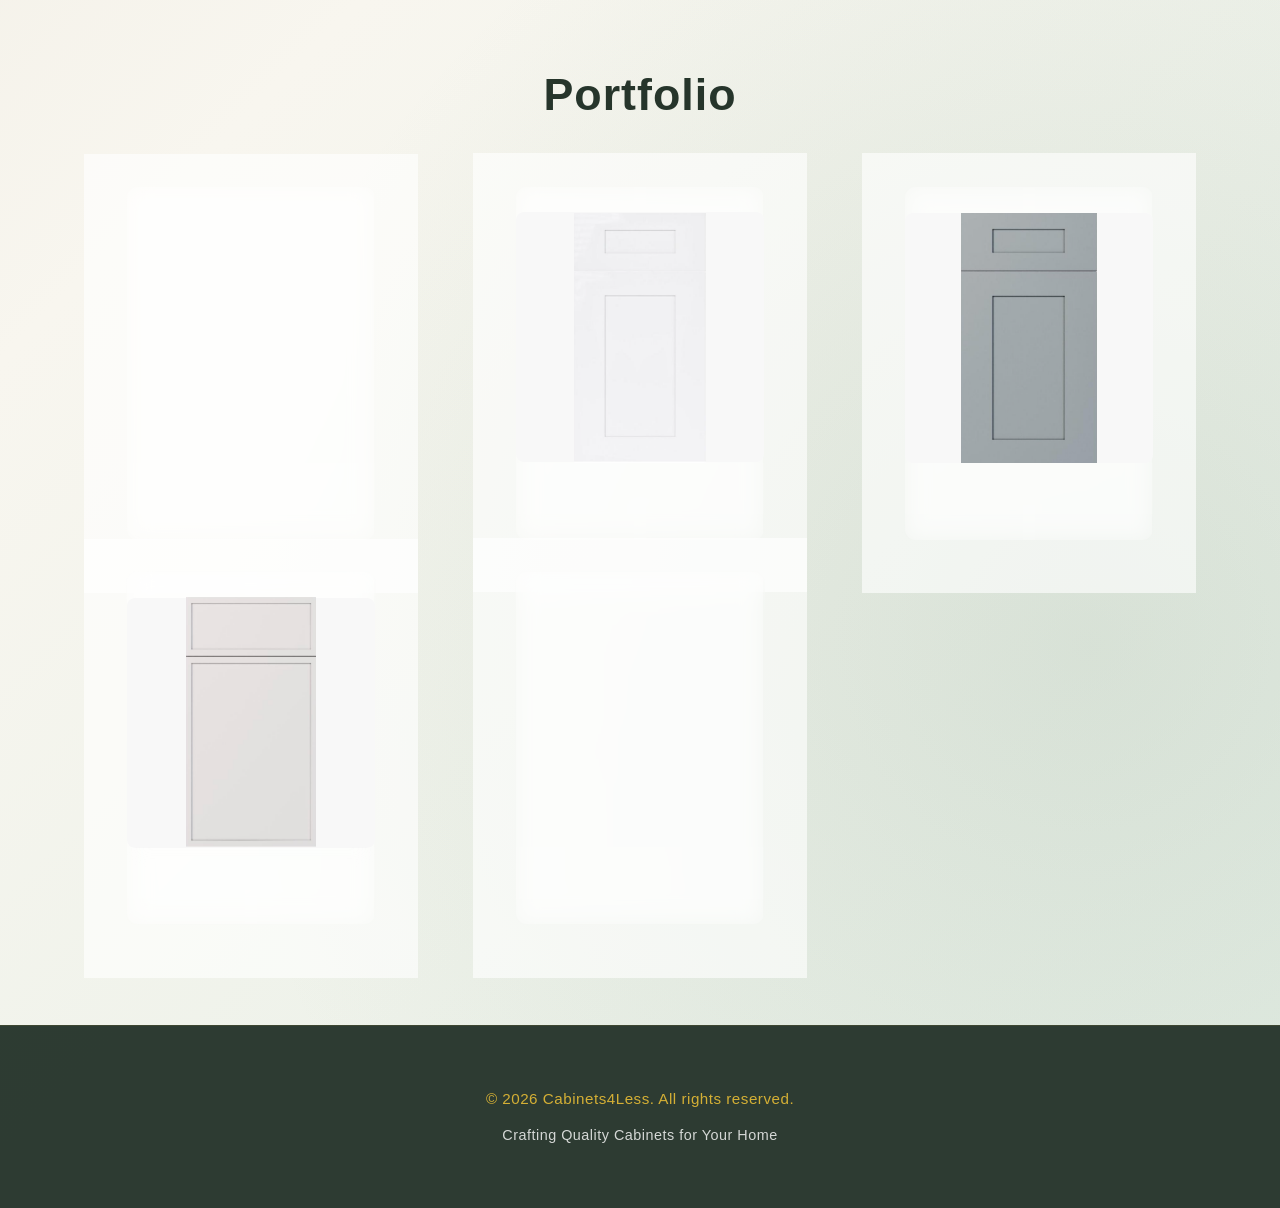
==== commit 53155381: "added google verification" ====
--- a/index.html
+++ b/index.html
@@ -4,6 +4,7 @@
 <head>
     <meta charset="UTF-8">
     <meta name="viewport" content="width=device-width, initial-scale=1.0">
+    <meta name="google-site-verification" content="GljNwuYAMAiSo0r1gRqyLyHdtOywXth0SgKvACKAb9Y" />
     <title>Cabinets4Less</title>
     <link rel="stylesheet" href="styles.css">
     <link rel="icon" type="image/png" href="images/icon.png">
@@ -122,4 +123,4 @@
     <script src="script.js"></script>
 </body>
 
-</html>+</html>
